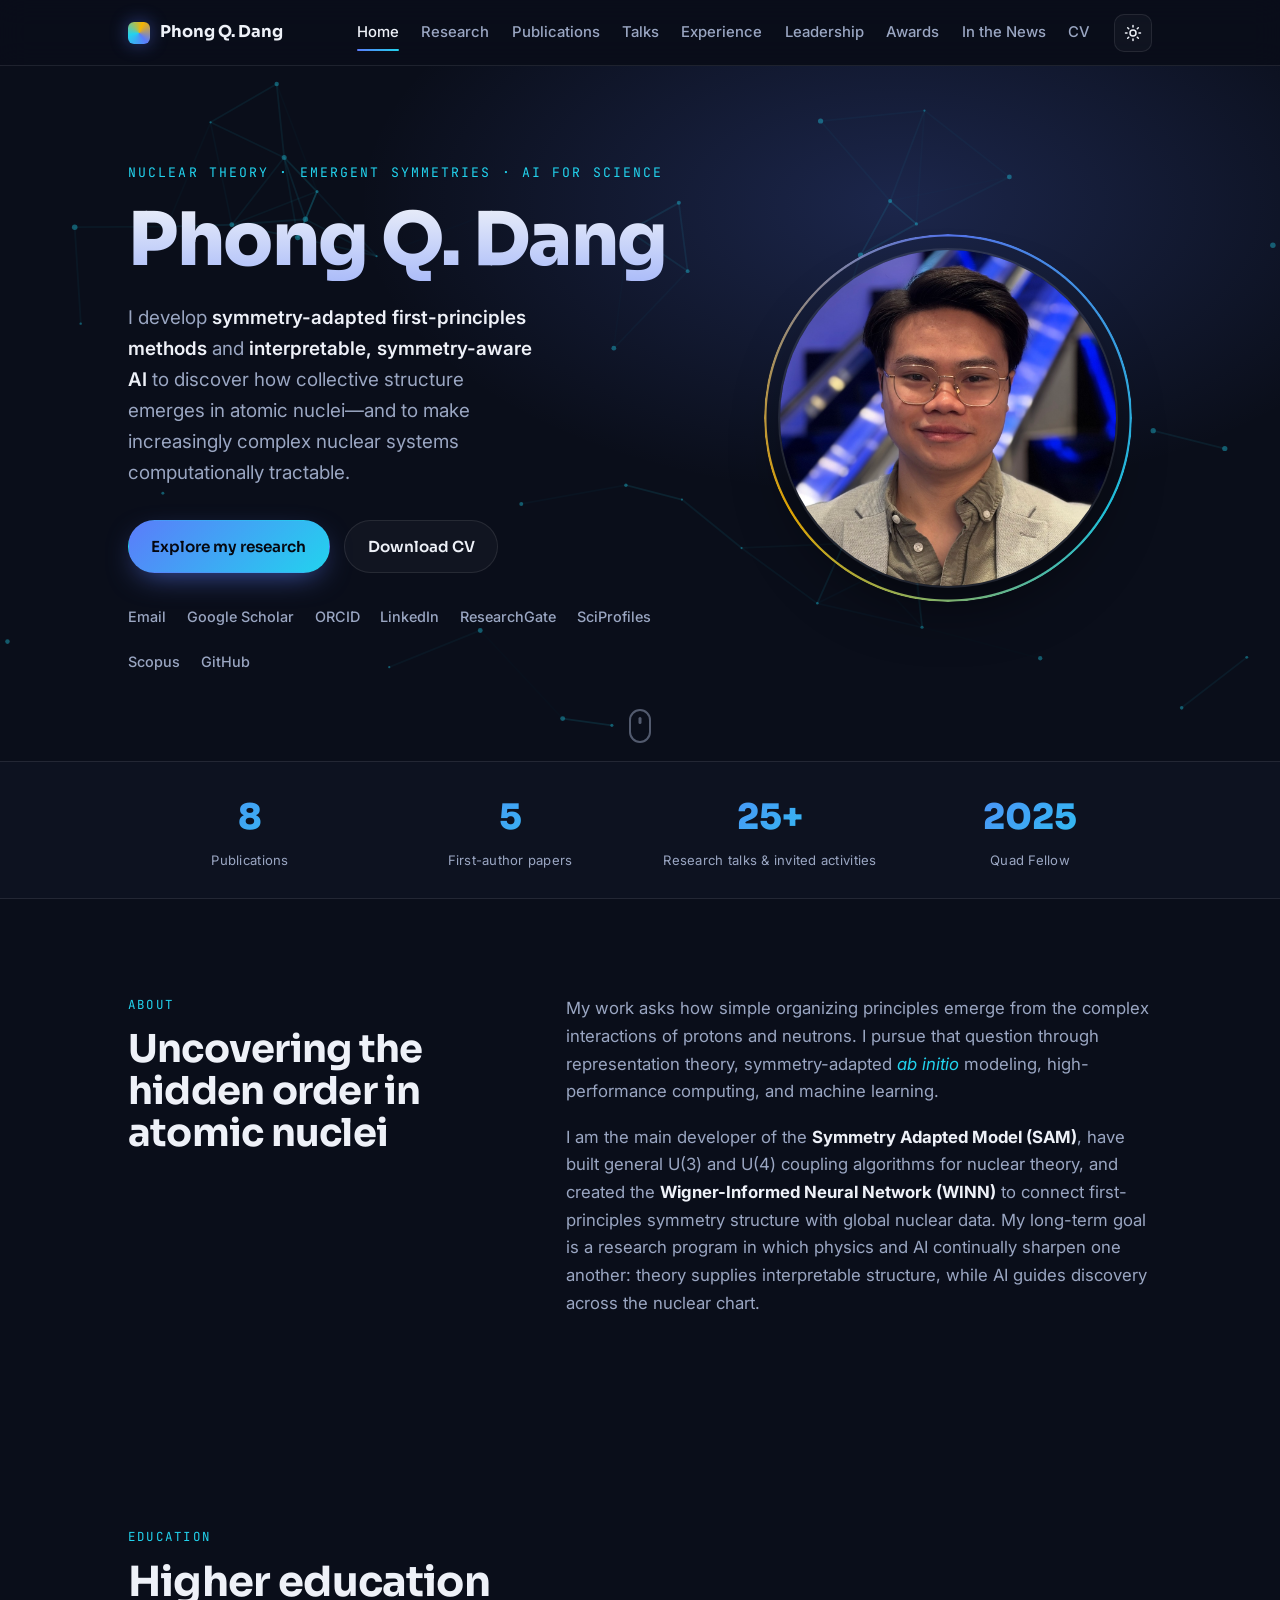
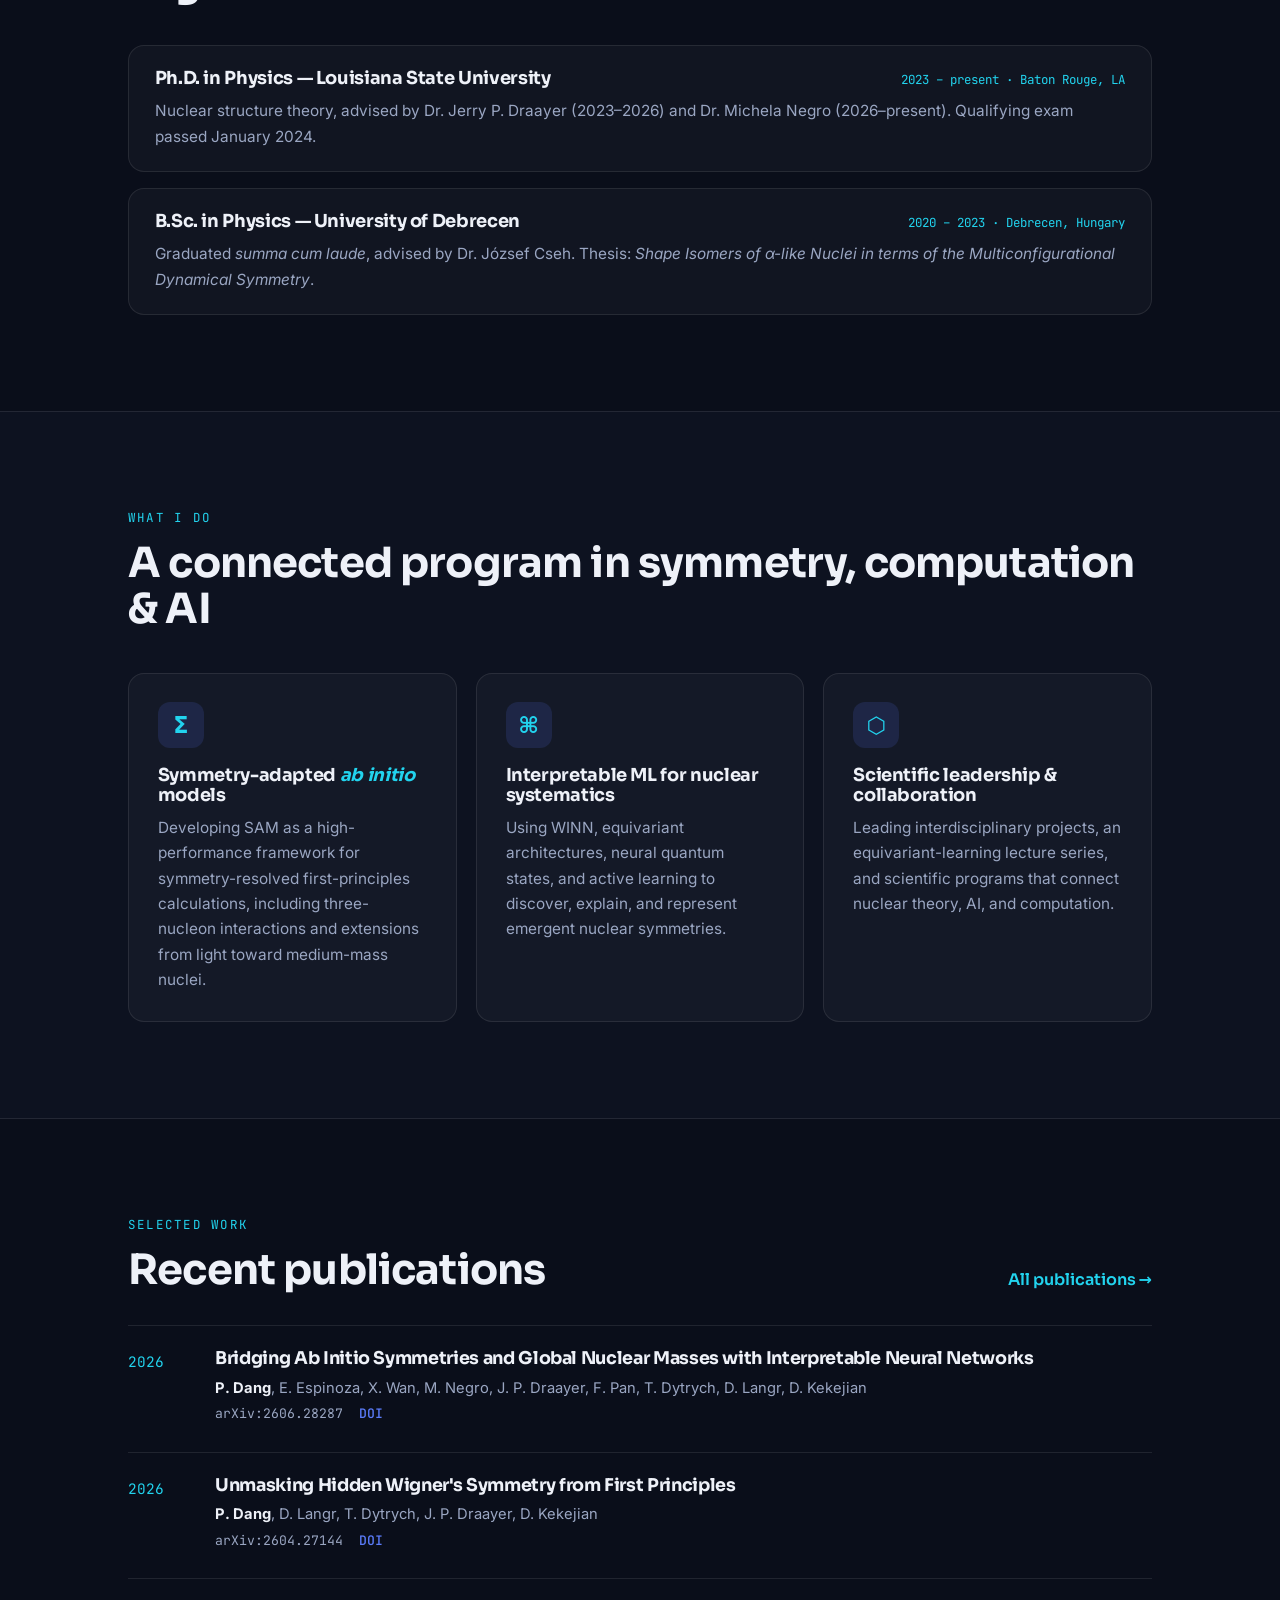
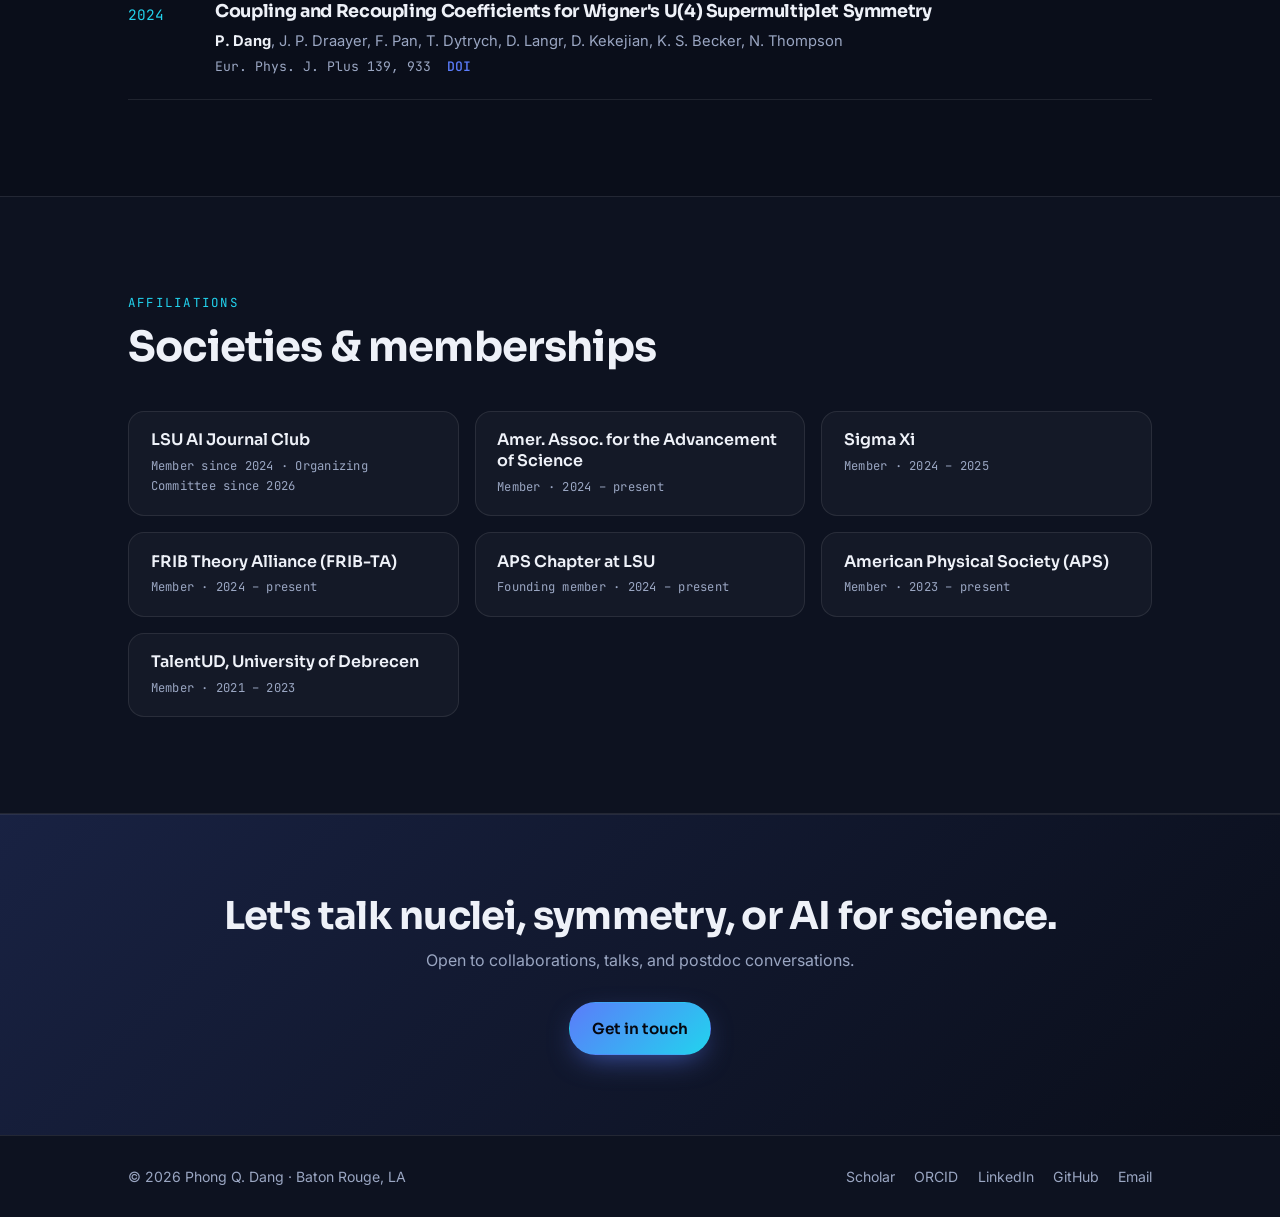
==== index.html @ 32bcd0a4 "Initial commit: personal academic website" ====
<!DOCTYPE html>
<html lang="en" data-theme="dark">
<head>
  <meta charset="UTF-8" />
  <meta name="viewport" content="width=device-width, initial-scale=1.0" />
  <title>Phong Q. Dang — Nuclear Theory, Symmetry &amp; AI</title>
  <meta name="description" content="Phong Q. Dang develops symmetry-adapted first-principles methods and interpretable, symmetry-aware AI for nuclear physics." />
  <link rel="preconnect" href="https://fonts.googleapis.com" />
  <link rel="preconnect" href="https://fonts.gstatic.com" crossorigin />
  <link href="https://fonts.googleapis.com/css2?family=Sora:wght@400;500;600;700;800&amp;family=Inter:wght@400;500;600&amp;family=JetBrains+Mono:wght@400;500&amp;display=swap" rel="stylesheet" />
  <link rel="icon" type="image/svg+xml" href="assets/favicon.svg" />
  <meta name="theme-color" content="#0a0e1a" />
  <meta property="og:type" content="website" />
  <meta property="og:site_name" content="Phong Q. Dang" />
  <meta property="og:title" content="Phong Q. Dang — Nuclear Theory, Symmetry &amp; AI" />
  <meta property="og:description" content="Symmetry-adapted first-principles methods and interpretable, symmetry-aware AI for nuclear physics." />
  <meta property="og:url" content="https://phongdang14.github.io/" />
  <meta property="og:image" content="https://phongdang14.github.io/assets/img/og-image.png" />
  <meta property="og:image:width" content="1200" />
  <meta property="og:image:height" content="630" />
  <meta name="twitter:card" content="summary_large_image" />
  <meta name="twitter:title" content="Phong Q. Dang — Nuclear Theory, Symmetry &amp; AI" />
  <meta name="twitter:description" content="Symmetry-adapted first-principles methods and interpretable, symmetry-aware AI for nuclear physics." />
  <meta name="twitter:image" content="https://phongdang14.github.io/assets/img/og-image.png" />
  <link rel="stylesheet" href="assets/css/style.css" />
</head>
<body>
  <!-- ===== NAV ===== -->
  <header class="nav" id="nav">
    <div class="nav__inner">
      <a href="index.html" class="nav__brand">
        <span class="nav__mark" aria-hidden="true"></span>
        <span>Phong&nbsp;Q.&nbsp;Dang</span>
      </a>
      <nav class="nav__links" aria-label="Primary">
        <a href="index.html" class="is-active">Home</a>
        <a href="research.html">Research</a>
        <a href="publications.html">Publications</a>
        <a href="talks.html">Talks</a>
        <a href="experience.html">Experience</a>
        <a href="leadership.html">Leadership</a>
        <a href="awards.html">Awards</a>
        <a href="news.html">In the News</a>
        <a href="assets/Phong_Dang_CV.pdf" target="_blank" rel="noopener">CV</a>
      </nav>
      <div class="nav__right">
        <button class="theme-toggle" id="themeToggle" aria-label="Toggle light and dark theme">
          <svg class="theme-toggle__sun" viewBox="0 0 24 24" width="18" height="18" fill="none" stroke="currentColor" stroke-width="2" stroke-linecap="round"><circle cx="12" cy="12" r="4"/><path d="M12 2v2M12 20v2M4.9 4.9l1.4 1.4M17.7 17.7l1.4 1.4M2 12h2M20 12h2M4.9 19.1l1.4-1.4M17.7 6.3l1.4-1.4"/></svg>
          <svg class="theme-toggle__moon" viewBox="0 0 24 24" width="18" height="18" fill="none" stroke="currentColor" stroke-width="2" stroke-linecap="round"><path d="M21 12.8A9 9 0 1 1 11.2 3a7 7 0 0 0 9.8 9.8z"/></svg>
        </button>
        <button class="nav__burger" id="burger" aria-label="Open menu"><span></span><span></span><span></span></button>
      </div>
    </div>
  </header>

  <!-- ===== HERO ===== -->
  <section class="hero">
    <canvas class="hero__canvas" id="orbits" aria-hidden="true"></canvas>
    <div class="hero__inner">
      <div class="hero__text">
        <p class="hero__eyebrow">Nuclear Theory · Emergent Symmetries · AI for Science</p>
        <h1 class="hero__title">Phong&nbsp;Q. Dang</h1>
        <p class="hero__lede">
          I develop <strong>symmetry-adapted first-principles methods</strong> and
          <strong>interpretable, symmetry-aware AI</strong> to discover how collective structure
          emerges in atomic nuclei—and to make increasingly complex nuclear systems
          computationally tractable.
        </p>
        <div class="hero__cta">
          <a class="btn btn--primary" href="research.html">Explore my research</a>
          <a class="btn btn--ghost" href="assets/Phong_Dang_CV.pdf" target="_blank" rel="noopener">Download CV</a>
        </div>
        <ul class="hero__links" aria-label="Profiles">
          <li><a href="mailto:pdang5@lsu.edu">Email</a></li>
          <li><a href="https://scholar.google.com/citations?user=sfbEbZEAAAAJ&amp;hl=en" target="_blank" rel="noopener">Google Scholar</a></li>
          <li><a href="https://orcid.org/0009-0002-7066-3988" target="_blank" rel="noopener">ORCID</a></li>
          <li><a href="https://www.linkedin.com/in/phong-dang-b5a795227/" target="_blank" rel="noopener">LinkedIn</a></li>
          <li><a href="https://www.researchgate.net/profile/Phong-Dang-3" target="_blank" rel="noopener">ResearchGate</a></li>
          <li><a href="https://sciprofiles.com/profile/3279853" target="_blank" rel="noopener">SciProfiles</a></li>
          <li><a href="https://www.scopus.com/authid/detail.uri?authorId=58286674400" target="_blank" rel="noopener">Scopus</a></li>
          <li><a href="https://github.com/phongdang14" target="_blank" rel="noopener">GitHub</a></li>
        </ul>
      </div>
      <div class="hero__portrait">
        <div class="portrait__ring" aria-hidden="true"></div>
        <img src="assets/img/headshot.jpg" alt="Portrait of Phong Q. Dang" />
      </div>
    </div>
    <div class="hero__scroll" aria-hidden="true"><span></span></div>
  </section>

  <!-- ===== STATS STRIP ===== -->
  <section class="stats">
    <div class="stats__inner">
      <div class="stat"><span class="stat__num">8</span><span class="stat__label">Publications</span></div>
      <div class="stat"><span class="stat__num">5</span><span class="stat__label">First-author papers</span></div>
      <div class="stat"><span class="stat__num">25+</span><span class="stat__label">Research talks &amp; invited activities</span></div>
      <div class="stat"><span class="stat__num">2025</span><span class="stat__label">Quad Fellow</span></div>
    </div>
  </section>

  <!-- ===== ABOUT ===== -->
  <section class="section" id="about">
    <div class="section__inner about">
      <div class="about__head">
        <p class="kicker">About</p>
        <h2>Uncovering the hidden order in atomic nuclei</h2>
      </div>
      <div class="about__body">
        <p>
          My work asks how simple organizing principles emerge from the complex
          interactions of protons and neutrons. I pursue that question through
          representation theory, symmetry-adapted <em>ab initio</em> modeling,
          high-performance computing, and machine learning.
        </p>
        <p>
          I am the main developer of the <strong>Symmetry Adapted Model (SAM)</strong>,
          have built general U(3) and U(4) coupling algorithms for nuclear theory,
          and created the <strong>Wigner-Informed Neural Network (WINN)</strong> to connect
          first-principles symmetry structure with global nuclear data. My long-term
          goal is a research program in which physics and AI continually sharpen one
          another: theory supplies interpretable structure, while AI guides discovery
          across the nuclear chart.
        </p>
      </div>
    </div>
  </section>

  <!-- ===== EDUCATION ===== -->
  <section class="section" id="education">
    <div class="section__inner">
      <p class="kicker">Education</p>
      <h2 class="section__title">Higher education</h2>
      <div class="projects">
        <article class="project">
          <div class="project__top"><h3>Ph.D. in Physics — Louisiana State University</h3><span class="project__role">2023 – present · Baton Rouge, LA</span></div>
          <p>Nuclear structure theory, advised by Dr. Jerry P. Draayer (2023–2026) and Dr. Michela Negro
             (2026–present). Qualifying exam passed January 2024.</p>
        </article>
        <article class="project">
          <div class="project__top"><h3>B.Sc. in Physics — University of Debrecen</h3><span class="project__role">2020 – 2023 · Debrecen, Hungary</span></div>
          <p>Graduated <em>summa cum laude</em>, advised by Dr. József Cseh. Thesis: <em>Shape Isomers of α-like Nuclei
             in terms of the Multiconfigurational Dynamical Symmetry</em>.</p>
        </article>
      </div>
    </div>
  </section>

  <!-- ===== RESEARCH THREADS ===== -->
  <section class="section section--alt" id="threads">
    <div class="section__inner">
      <p class="kicker">What I do</p>
      <h2 class="section__title">A connected program in symmetry, computation &amp; AI</h2>
      <div class="cards">
        <article class="card">
          <div class="card__glyph">Σ</div>
          <h3>Symmetry-adapted <em>ab initio</em> models</h3>
          <p>Developing SAM as a high-performance framework for symmetry-resolved
             first-principles calculations, including three-nucleon interactions and
             extensions from light toward medium-mass nuclei.</p>
        </article>
        <article class="card">
          <div class="card__glyph">⌘</div>
          <h3>Interpretable ML for nuclear systematics</h3>
          <p>Using WINN, equivariant architectures, neural quantum states, and active
             learning to discover, explain, and represent emergent nuclear symmetries.</p>
        </article>
        <article class="card">
          <div class="card__glyph">⬡</div>
          <h3>Scientific leadership &amp; collaboration</h3>
          <p>Leading interdisciplinary projects, an equivariant-learning lecture series,
             and scientific programs that connect nuclear theory, AI, and computation.</p>
        </article>
      </div>
    </div>
  </section>

  <!-- ===== FEATURED PUBLICATIONS ===== -->
  <section class="section" id="featured-pubs">
    <div class="section__inner">
      <div class="section__head-row">
        <div>
          <p class="kicker">Selected work</p>
          <h2 class="section__title">Recent publications</h2>
        </div>
        <a class="link-more" href="publications.html">All publications →</a>
      </div>
      <ol class="pubs">
        <li class="pub">
          <span class="pub__year">2026</span>
          <div class="pub__body">
            <h3>Bridging Ab Initio Symmetries and Global Nuclear Masses with Interpretable Neural Networks</h3>
            <p class="pub__authors"><strong>P. Dang</strong>, E. Espinoza, X. Wan, M. Negro, J. P. Draayer, F. Pan, T. Dytrych, D. Langr, D. Kekejian</p>
            <p class="pub__venue">arXiv:2606.28287 <a href="https://doi.org/10.48550/arXiv.2606.28287" target="_blank" rel="noopener" class="pub__doi">DOI</a></p>
          </div>
        </li>
        <li class="pub">
          <span class="pub__year">2026</span>
          <div class="pub__body">
            <h3>Unmasking Hidden Wigner's Symmetry from First Principles</h3>
            <p class="pub__authors"><strong>P. Dang</strong>, D. Langr, T. Dytrych, J. P. Draayer, D. Kekejian</p>
            <p class="pub__venue">arXiv:2604.27144 <a href="https://doi.org/10.48550/arXiv.2604.27144" target="_blank" rel="noopener" class="pub__doi">DOI</a></p>
          </div>
        </li>
        <li class="pub">
          <span class="pub__year">2024</span>
          <div class="pub__body">
            <h3>Coupling and Recoupling Coefficients for Wigner's U(4) Supermultiplet Symmetry</h3>
            <p class="pub__authors"><strong>P. Dang</strong>, J. P. Draayer, F. Pan, T. Dytrych, D. Langr, D. Kekejian, K. S. Becker, N. Thompson</p>
            <p class="pub__venue">Eur. Phys. J. Plus 139, 933 <a href="https://link.springer.com/article/10.1140/epjp/s13360-024-05581-6" target="_blank" rel="noopener" class="pub__doi">DOI</a></p>
          </div>
        </li>
      </ol>
    </div>
  </section>

  <!-- ===== AFFILIATIONS ===== -->
  <section class="section section--alt" id="affiliations">
    <div class="section__inner">
      <p class="kicker">Affiliations</p>
      <h2 class="section__title">Societies &amp; memberships</h2>
      <div class="affil-grid">
        <a class="affil" href="https://www.lsu.edu/science/news_events/ai-journal-club.php" target="_blank" rel="noopener">
          <span class="affil__name">LSU AI Journal Club</span>
          <span class="affil__meta">Member since 2024 · Organizing Committee since 2026</span>
        </a>
        <a class="affil" href="https://www.aaas.org" target="_blank" rel="noopener">
          <span class="affil__name">Amer. Assoc. for the Advancement of Science</span>
          <span class="affil__meta">Member · 2024 – present</span>
        </a>
        <a class="affil" href="https://www.sigmaxi.org" target="_blank" rel="noopener">
          <span class="affil__name">Sigma Xi</span>
          <span class="affil__meta">Member · 2024 – 2025</span>
        </a>
        <a class="affil" href="https://fribtheoryalliance.org" target="_blank" rel="noopener">
          <span class="affil__name">FRIB Theory Alliance (FRIB-TA)</span>
          <span class="affil__meta">Member · 2024 – present</span>
        </a>
        <a class="affil" href="https://www.lsu.edu/physics/graduate-programs/aps-chapter/aps-chapter.php" target="_blank" rel="noopener">
          <span class="affil__name">APS Chapter at LSU</span>
          <span class="affil__meta">Founding member · 2024 – present</span>
        </a>
        <a class="affil" href="https://www.aps.org" target="_blank" rel="noopener">
          <span class="affil__name">American Physical Society (APS)</span>
          <span class="affil__meta">Member · 2023 – present</span>
        </a>
        <a class="affil" href="https://detep.unideb.hu/en" target="_blank" rel="noopener">
          <span class="affil__name">TalentUD, University of Debrecen</span>
          <span class="affil__meta">Member · 2021 – 2023</span>
        </a>
      </div>
    </div>
  </section>

  <!-- ===== CTA ===== -->
  <section class="cta-band">
    <div class="cta-band__inner">
      <h2>Let's talk nuclei, symmetry, or AI for science.</h2>
      <p>Open to collaborations, talks, and postdoc conversations.</p>
      <a class="btn btn--primary" href="mailto:pdang5@lsu.edu">Get in touch</a>
    </div>
  </section>

  <!-- ===== FOOTER ===== -->
  <footer class="footer">
    <div class="footer__inner">
      <p>© <span class="year"></span> Phong Q. Dang · Baton Rouge, LA</p>
      <nav class="footer__links" aria-label="Footer">
        <a href="https://scholar.google.com/citations?user=sfbEbZEAAAAJ&amp;hl=en" target="_blank" rel="noopener">Scholar</a>
        <a href="https://orcid.org/0009-0002-7066-3988" target="_blank" rel="noopener">ORCID</a>
        <a href="https://www.linkedin.com/in/phong-dang-b5a795227/" target="_blank" rel="noopener">LinkedIn</a>
        <a href="https://github.com/phongdang14" target="_blank" rel="noopener">GitHub</a>
        <a href="mailto:pdang5@lsu.edu">Email</a>
      </nav>
    </div>
  </footer>

  <script src="assets/js/main.js"></script>
</body>
</html>
---- assets/css/style.css ----
/* ============================================================
   Phong Q. Dang — personal site
   Design: "scientific × tech" · dark-first with light toggle
   ============================================================ */

/* ---------- Tokens ---------- */
:root {
  --font-display: "Sora", system-ui, sans-serif;
  --font-body: "Inter", system-ui, sans-serif;
  --font-mono: "JetBrains Mono", ui-monospace, monospace;

  --accent: #5b7cfa;      /* electric indigo */
  --accent-2: #22d3ee;    /* cyan */
  --gold: #f5b301;        /* warm highlight */

  --max: 1120px;
  --pad: clamp(1.25rem, 5vw, 3rem);
  --radius: 16px;
  --ease: cubic-bezier(.2, .7, .2, 1);
}

/* Dark (default) */
[data-theme="dark"] {
  --bg: #0a0e1a;
  --bg-elev: #111726;
  --bg-alt: #0d1220;
  --line: rgba(255,255,255,.09);
  --text: #eef1f8;
  --muted: #9aa6c2;
  --card: rgba(255,255,255,.03);
  --glow: radial-gradient(60% 60% at 70% 20%, rgba(91,124,250,.22), transparent 70%);
}

/* Light */
[data-theme="light"] {
  --accent: #3157d5;
  --accent-2: #006f86;
  --gold: #8a5a00;
  --bg: #f8fafc;
  --bg-elev: #ffffff;
  --bg-alt: #edf2f8;
  --line: rgba(15,23,42,.18);
  --text: #0b1220;
  --muted: #3f4b5f;
  --card: #ffffff;
  --glow: radial-gradient(60% 60% at 70% 20%, rgba(49,87,213,.14), transparent 70%);
}

/* ---------- Reset ---------- */
*, *::before, *::after { box-sizing: border-box; margin: 0; padding: 0; }
html { scroll-behavior: smooth; -webkit-text-size-adjust: 100%; }
body {
  font-family: var(--font-body);
  background: var(--bg);
  color: var(--text);
  line-height: 1.65;
  -webkit-font-smoothing: antialiased;
  overflow-x: hidden;
  transition: background .4s var(--ease), color .4s var(--ease);
}
img { max-width: 100%; display: block; }
a { color: inherit; text-decoration: none; }
h1, h2, h3 { font-family: var(--font-display); line-height: 1.1; letter-spacing: -.02em; }

.kicker {
  font-family: var(--font-mono);
  font-size: .78rem;
  letter-spacing: .18em;
  text-transform: uppercase;
  color: var(--accent-2);
  margin-bottom: .75rem;
}

/* ---------- Nav ---------- */
.nav {
  position: sticky; top: 0; z-index: 50;
  backdrop-filter: blur(14px);
  background: color-mix(in srgb, var(--bg) 78%, transparent);
  border-bottom: 1px solid var(--line);
}
.nav__inner {
  max-width: var(--max); margin: 0 auto;
  padding: .85rem var(--pad);
  display: flex; align-items: center; gap: 1.5rem;
}
.nav__brand {
  display: flex; align-items: center; gap: .6rem;
  font-family: var(--font-display); font-weight: 700; font-size: 1.02rem;
}
.nav__mark {
  width: 22px; height: 22px; border-radius: 6px;
  background: conic-gradient(from 140deg, var(--accent), var(--accent-2), var(--gold), var(--accent));
  box-shadow: 0 0 18px rgba(91,124,250,.45);
}
.nav__links { display: flex; gap: 1.4rem; margin-left: auto; font-weight: 500; font-size: .93rem; }
.nav__links a { color: var(--muted); transition: color .2s; position: relative; }
.nav__links a:hover, .nav__links a.is-active { color: var(--text); }
.nav__links a.is-active::after {
  content: ""; position: absolute; left: 0; bottom: -6px; width: 100%; height: 2px;
  background: linear-gradient(90deg, var(--accent), var(--accent-2)); border-radius: 2px;
}
.nav__right { display: flex; align-items: center; gap: .6rem; }
.theme-toggle {
  display: grid; place-items: center;
  width: 38px; height: 38px; border-radius: 10px;
  background: var(--card); border: 1px solid var(--line); color: var(--text);
  cursor: pointer; transition: border-color .2s, transform .2s;
}
.theme-toggle:hover { border-color: var(--accent); transform: translateY(-1px); }
.theme-toggle__moon { display: none; }
[data-theme="light"] .theme-toggle__sun { display: none; }
[data-theme="light"] .theme-toggle__moon { display: block; }
.nav__burger { display: none; flex-direction: column; gap: 4px; background: none; border: 0; cursor: pointer; padding: 8px; }
.nav__burger span { width: 22px; height: 2px; background: var(--text); border-radius: 2px; transition: .3s; }

/* ---------- Buttons ---------- */
.btn {
  display: inline-flex; align-items: center; gap: .5rem;
  padding: .8rem 1.4rem; border-radius: 999px;
  font-family: var(--font-display); font-weight: 600; font-size: .95rem;
  transition: transform .2s var(--ease), box-shadow .2s, background .2s, border-color .2s;
  border: 1px solid transparent; cursor: pointer;
}
.btn--primary {
  background: linear-gradient(135deg, var(--accent), var(--accent-2));
  color: #05070f; box-shadow: 0 10px 30px -10px rgba(91,124,250,.7);
}
[data-theme="light"] .btn--primary { color: #ffffff; }
.btn--primary:hover { transform: translateY(-2px); box-shadow: 0 16px 40px -12px rgba(91,124,250,.9); }
.btn--ghost { border-color: var(--line); color: var(--text); background: var(--card); }
.btn--ghost:hover { border-color: var(--accent); transform: translateY(-2px); }

/* ---------- Hero ---------- */
.hero { position: relative; overflow: hidden; }
.hero::before { content: ""; position: absolute; inset: 0; background: var(--glow); pointer-events: none; }
.hero__canvas { position: absolute; inset: 0; width: 100%; height: 100%; z-index: 0; opacity: .7; }
.hero__inner {
  position: relative; z-index: 1;
  max-width: var(--max); margin: 0 auto;
  padding: clamp(3rem, 9vw, 6rem) var(--pad) clamp(3.5rem, 8vw, 5.5rem);
  display: grid; grid-template-columns: 1.15fr .85fr; gap: clamp(2rem, 5vw, 4rem);
  align-items: center;
}
.hero__eyebrow {
  font-family: var(--font-mono); font-size: .82rem; letter-spacing: .16em;
  text-transform: uppercase; color: var(--accent-2); margin-bottom: 1rem;
}
.hero__title {
  font-size: clamp(2.8rem, 7vw, 4.6rem); font-weight: 800;
  background: linear-gradient(180deg, var(--text), color-mix(in srgb, var(--text) 55%, var(--accent)));
  -webkit-background-clip: text; background-clip: text; -webkit-text-fill-color: transparent;
}
.hero__lede { color: var(--muted); font-size: clamp(1.02rem, 1.5vw, 1.18rem); margin: 1.3rem 0 2rem; max-width: 34ch; }
.hero__lede strong { color: var(--text); font-weight: 600; }
.hero__cta { display: flex; flex-wrap: wrap; gap: .9rem; margin-bottom: 2rem; }
.hero__links { list-style: none; display: flex; flex-wrap: wrap; gap: 1.3rem; font-size: .9rem; }
.hero__links a { color: var(--muted); font-weight: 500; position: relative; transition: color .2s; }
.hero__links a::after { content: ""; position: absolute; left: 0; bottom: -3px; width: 0; height: 1.5px; background: var(--accent-2); transition: width .25s; }
.hero__links a:hover { color: var(--text); }
.hero__links a:hover::after { width: 100%; }

.hero__portrait { position: relative; justify-self: center; width: min(340px, 80vw); aspect-ratio: 1; }
.hero__portrait img {
  width: 100%; height: 100%; object-fit: cover; border-radius: 50%;
  border: 2px solid var(--line);
  box-shadow: 0 30px 60px -20px rgba(0,0,0,.6);
}
.portrait__ring {
  position: absolute; inset: -14px; border-radius: 50%;
  background: conic-gradient(from 0deg, var(--accent), var(--accent-2), var(--gold), var(--accent));
  -webkit-mask: radial-gradient(farthest-side, transparent calc(100% - 3px), #000 calc(100% - 2px));
          mask: radial-gradient(farthest-side, transparent calc(100% - 3px), #000 calc(100% - 2px));
  animation: spin 14s linear infinite; opacity: .9;
}
@keyframes spin { to { transform: rotate(360deg); } }

.hero__scroll { position: absolute; bottom: 18px; left: 50%; transform: translateX(-50%); z-index: 1; }
.hero__scroll span { display: block; width: 22px; height: 34px; border: 2px solid var(--muted); border-radius: 12px; position: relative; opacity: .5; }
.hero__scroll span::after { content: ""; position: absolute; top: 6px; left: 50%; width: 3px; height: 7px; background: var(--muted); border-radius: 2px; transform: translateX(-50%); animation: scroll 1.6s infinite; }
@keyframes scroll { 0%{opacity:1;top:6px} 70%{opacity:0;top:16px} 100%{opacity:0} }

/* ---------- Stats ---------- */
.stats { border-top: 1px solid var(--line); border-bottom: 1px solid var(--line); background: var(--bg-alt); }
.stats__inner { max-width: var(--max); margin: 0 auto; padding: 1.6rem var(--pad); display: grid; grid-template-columns: repeat(4, 1fr); gap: 1rem; }
.stat { text-align: center; }
.stat__num { display: block; font-family: var(--font-display); font-weight: 800; font-size: clamp(1.6rem, 3vw, 2.2rem);
  background: linear-gradient(135deg, var(--accent), var(--accent-2)); -webkit-background-clip: text; background-clip: text; -webkit-text-fill-color: transparent; }
.stat__label { font-size: .82rem; color: var(--muted); letter-spacing: .02em; }

/* ---------- Sections ---------- */
.section { padding: clamp(3.5rem, 8vw, 6rem) 0; }
.section--alt { background: var(--bg-alt); border-top: 1px solid var(--line); border-bottom: 1px solid var(--line); }
.section__inner { max-width: var(--max); margin: 0 auto; padding: 0 var(--pad); }
.section__title { font-size: clamp(1.8rem, 4vw, 2.6rem); margin-bottom: 2.5rem; }
.section__head-row { display: flex; align-items: flex-end; justify-content: space-between; gap: 1rem; flex-wrap: wrap; margin-bottom: 2rem; }
.section__head-row .section__title { margin-bottom: 0; }
.section__intro { max-width: 72ch; color: var(--muted); font-size: 1.02rem; margin: -1.25rem 0 2rem; }
.link-more { color: var(--accent-2); font-weight: 600; font-family: var(--font-display); white-space: nowrap; }
.link-more:hover { text-decoration: underline; }

/* About */
.about { display: grid; grid-template-columns: .8fr 1.2fr; gap: clamp(1.5rem, 4vw, 3rem); }
.about__head h2 { font-size: clamp(1.7rem, 3.5vw, 2.4rem); }
.about__body p { color: var(--muted); margin-bottom: 1.1rem; font-size: 1.05rem; }
.about__body strong { color: var(--text); }
.about__body em { color: var(--accent-2); font-style: italic; }

/* Cards */
.cards { display: grid; grid-template-columns: repeat(3, 1fr); gap: 1.2rem; }
.card {
  background: var(--card); border: 1px solid var(--line); border-radius: var(--radius);
  padding: 1.8rem; transition: transform .25s var(--ease), border-color .25s;
}
.card:hover { transform: translateY(-4px); border-color: color-mix(in srgb, var(--accent) 55%, var(--line)); }
.card__glyph {
  width: 46px; height: 46px; border-radius: 12px; display: grid; place-items: center;
  font-family: var(--font-display); font-size: 1.4rem; font-weight: 700; color: var(--accent-2);
  background: color-mix(in srgb, var(--accent) 14%, transparent); margin-bottom: 1.1rem;
}
.card h3 { font-size: 1.12rem; margin-bottom: .6rem; }
.card h3 em { color: var(--accent-2); font-style: italic; }
.card p { color: var(--muted); font-size: .96rem; }

/* Publications */
.pubs { list-style: none; display: grid; gap: .4rem; }
.pub { display: grid; grid-template-columns: 68px 1fr; gap: 1.2rem; padding: 1.3rem 0; border-top: 1px solid var(--line); }
.pub:last-child { border-bottom: 1px solid var(--line); }
.pub__year { font-family: var(--font-mono); color: var(--accent-2); font-size: .9rem; padding-top: .2rem; }
.pub__body h3 { font-size: 1.1rem; margin-bottom: .35rem; line-height: 1.3; }
.pub__authors { color: var(--muted); font-size: .92rem; margin-bottom: .2rem; }
.pub__authors strong { color: var(--text); }
.pub__venue { font-family: var(--font-mono); font-size: .82rem; color: var(--muted); }
.pub__note { color: var(--muted); font-size: .92rem; line-height: 1.55; margin-top: .55rem; max-width: 76ch; }
.pub--featured { padding-left: 1rem; padding-right: 1rem; border-left: 3px solid var(--accent); background: linear-gradient(90deg, color-mix(in srgb, var(--accent) 8%, transparent), transparent 72%); }
.pub__doi { color: var(--accent); margin-left: .5rem; font-weight: 500; }
.pub__doi:hover { text-decoration: underline; }

/* CTA band */
.cta-band { background: linear-gradient(135deg, color-mix(in srgb, var(--accent) 18%, var(--bg)), var(--bg)); border-top: 1px solid var(--line); }
.cta-band__inner { max-width: var(--max); margin: 0 auto; padding: clamp(3rem,7vw,5rem) var(--pad); text-align: center; }
.cta-band__inner h2 { font-size: clamp(1.6rem, 3.5vw, 2.4rem); margin-bottom: .6rem; }
.cta-band__inner p { color: var(--muted); margin-bottom: 1.8rem; }

/* Footer */
.footer { border-top: 1px solid var(--line); background: var(--bg-alt); }
.footer__inner { max-width: var(--max); margin: 0 auto; padding: 1.8rem var(--pad); display: flex; justify-content: space-between; align-items: center; gap: 1rem; flex-wrap: wrap; }
.footer p { color: var(--muted); font-size: .88rem; }
.footer__links { display: flex; gap: 1.2rem; font-size: .88rem; }
.footer__links a { color: var(--muted); transition: color .2s; }
.footer__links a:hover { color: var(--text); }

/* ============================================================
   Sub-page components
   ============================================================ */

/* Page header (compact hero for interior pages) */
.page-head { position: relative; overflow: hidden; border-bottom: 1px solid var(--line); }
.page-head::before { content: ""; position: absolute; inset: 0; background: var(--glow); pointer-events: none; }
.page-head__inner { position: relative; max-width: var(--max); margin: 0 auto; padding: clamp(3rem, 7vw, 5rem) var(--pad) clamp(2.2rem, 5vw, 3.2rem); }
.page-head h1 { font-size: clamp(2.2rem, 5.5vw, 3.6rem); font-weight: 800;
  background: linear-gradient(180deg, var(--text), color-mix(in srgb, var(--text) 55%, var(--accent)));
  -webkit-background-clip: text; background-clip: text; -webkit-text-fill-color: transparent; }
.page-head__lede { color: var(--muted); font-size: clamp(1.02rem, 1.5vw, 1.15rem); max-width: 62ch; margin-top: 1rem; }
.page-head__lede a { color: var(--accent-2); }
.page-head__lede a:hover { text-decoration: underline; }
.page-meta { display: flex; flex-wrap: wrap; gap: .55rem; margin-top: 1.35rem; }
.page-meta span { display: inline-flex; align-items: center; min-height: 30px; padding: .32rem .72rem; border: 1px solid var(--line); border-radius: 999px; background: color-mix(in srgb, var(--card) 78%, transparent); color: var(--muted); font-family: var(--font-mono); font-size: .72rem; letter-spacing: .025em; }

/* Prose */
.prose { max-width: 68ch; }
.prose p { color: var(--muted); margin-bottom: 1.15rem; font-size: 1.06rem; }
.prose strong { color: var(--text); }
.prose em { color: var(--accent-2); font-style: italic; }

/* Year group heading */
.year-head { font-family: var(--font-mono); font-size: 1rem; letter-spacing: .1em; color: var(--accent-2);
  padding: .4rem 0; margin-top: 2.4rem; border-bottom: 1px solid var(--line); }
.year-head:first-child { margin-top: 0; }

/* Publications (grouped, no year column) */
.pubs--list .pub { grid-template-columns: 26px 1fr; gap: 1rem; align-items: start; }
.pub__idx { font-family: var(--font-mono); font-size: .8rem; color: var(--muted); padding-top: .25rem; }
.pub__links { margin-top: .4rem; display: flex; flex-wrap: wrap; gap: .5rem; }
.badge { display: inline-flex; align-items: center; font-family: var(--font-mono); font-size: .72rem;
  letter-spacing: .05em; padding: .22rem .55rem; border-radius: 6px; border: 1px solid var(--line); color: var(--muted); }
.badge--link { color: var(--accent); border-color: color-mix(in srgb, var(--accent) 45%, var(--line)); transition: background .2s, color .2s; }
.badge--link:hover { background: color-mix(in srgb, var(--accent) 16%, transparent); color: var(--text); }
.badge--talk { color: var(--accent-2); border-color: color-mix(in srgb, var(--accent-2) 40%, var(--line)); }
.badge--invited { color: var(--gold); border-color: color-mix(in srgb, var(--gold) 45%, var(--line)); }
.badge--poster { color: var(--muted); }

/* Talks */
.talks { list-style: none; display: grid; gap: .3rem; }
.talk { display: grid; grid-template-columns: 96px 1fr; gap: 1.2rem; padding: 1.25rem 0; border-top: 1px solid var(--line); }
.talks .talk:last-child { border-bottom: 1px solid var(--line); }
.talk__date { font-family: var(--font-mono); font-size: .82rem; color: var(--muted); padding-top: .2rem; }
.talk__title { font-family: var(--font-display); font-weight: 600; font-size: 1.05rem; line-height: 1.35; margin-bottom: .3rem; }
.talk__meta { color: var(--muted); font-size: .92rem; margin-bottom: .5rem; }
.talk__meta strong { color: var(--text); font-weight: 600; }
.talk__tags { display: flex; flex-wrap: wrap; gap: .5rem; }

/* Projects (research page) */
.projects { display: grid; gap: 1rem; margin-top: 1.5rem; }
.project { border: 1px solid var(--line); border-radius: var(--radius); padding: 1.4rem 1.6rem; background: var(--card);
  transition: border-color .25s, transform .25s; }
.project:hover { border-color: color-mix(in srgb, var(--accent) 50%, var(--line)); transform: translateY(-3px); }
.project--featured { border-color: color-mix(in srgb, var(--accent) 45%, var(--line)); background: linear-gradient(135deg, color-mix(in srgb, var(--accent) 9%, var(--card)), var(--card) 72%); }
.project__top { display: flex; justify-content: space-between; gap: 1rem; flex-wrap: wrap; align-items: baseline; }
.project h3 { font-size: 1.12rem; }
.project__role { font-family: var(--font-mono); font-size: .78rem; color: var(--accent-2); white-space: nowrap; }
.project p { color: var(--muted); font-size: .96rem; margin-top: .5rem; }

/* News */
.news-grid { display: grid; grid-template-columns: repeat(2, 1fr); gap: 1.1rem; }
.news-card { display: flex; flex-direction: column; gap: .7rem; border: 1px solid var(--line); border-radius: var(--radius);
  padding: 1.5rem; background: var(--card); transition: border-color .25s, transform .25s; }
.news-card:hover { border-color: color-mix(in srgb, var(--accent) 50%, var(--line)); transform: translateY(-3px); }
.news-card__top { display: flex; justify-content: space-between; align-items: center; gap: .8rem; }
.news-card__src { font-family: var(--font-mono); font-size: .74rem; letter-spacing: .06em; text-transform: uppercase; color: var(--accent-2); }
.news-card__date { font-family: var(--font-mono); font-size: .74rem; color: var(--muted); }
.news-card__title { font-family: var(--font-display); font-weight: 600; font-size: 1.08rem; line-height: 1.35; }
.news-card__cta { margin-top: auto; font-size: .86rem; color: var(--accent); font-weight: 600; }
.news-card:hover .news-card__cta { text-decoration: underline; }
.news-card--feature { grid-column: 1 / -1; background: linear-gradient(135deg, color-mix(in srgb, var(--accent) 14%, var(--card)), var(--card)); }

/* Experience bullets */
.exp-bullets { margin: .8rem 0 0; padding-left: 1.15rem; }
.exp-bullets li { color: var(--muted); font-size: .95rem; margin-bottom: .4rem; line-height: 1.55; }
.exp-bullets li::marker { color: var(--accent-2); }
.exp-bullets strong { color: var(--text); font-weight: 600; }
.exp-bullets em { color: var(--accent-2); font-style: italic; }

/* Teaching course chips */
.courses { display: grid; grid-template-columns: repeat(2, 1fr); gap: 1rem; margin-top: 1.5rem; }
.course { border: 1px solid var(--line); border-radius: var(--radius); padding: 1.2rem 1.4rem; background: var(--card); }
.course__code { font-family: var(--font-mono); font-size: .78rem; color: var(--accent-2); letter-spacing: .05em; }
.course__name { font-family: var(--font-display); font-weight: 600; font-size: 1.05rem; margin: .25rem 0 .3rem; }
.course__note { color: var(--muted); font-size: .9rem; }

/* Affiliations (text-based, no logos) */
.affil-grid { display: grid; grid-template-columns: repeat(3, 1fr); gap: 1rem; }
.affil { display: flex; flex-direction: column; gap: .3rem; background: var(--card); border: 1px solid var(--line);
  border-radius: var(--radius); padding: 1.15rem 1.35rem; transition: border-color .2s, transform .2s; }
.affil:hover { border-color: color-mix(in srgb, var(--accent) 50%, var(--line)); transform: translateY(-3px); }
.affil__name { font-family: var(--font-display); font-weight: 600; font-size: 1rem; line-height: 1.3; }
.affil__meta { font-family: var(--font-mono); font-size: .76rem; color: var(--muted); letter-spacing: .02em; }

/* ---------- Responsive ---------- */
/* Nav collapses to a menu earlier (9 items) than the layout breakpoint */
@media (max-width: 1080px) {
  .nav__links { position: fixed; inset: 61px 0 auto 0; flex-direction: column; gap: 0;
    background: var(--bg-elev); border-bottom: 1px solid var(--line); padding: .5rem var(--pad) 1.2rem;
    transform: translateY(-120%); transition: transform .35s var(--ease); margin-left: 0; }
  .nav__links.open { transform: translateY(0); }
  .nav__links a { padding: .8rem 0; border-bottom: 1px solid var(--line); }
  .nav__links a.is-active::after { display: none; }
  .nav__burger { display: flex; }
}
@media (max-width: 860px) {
  .hero__inner { grid-template-columns: 1fr; text-align: center; }
  .hero__lede { max-width: none; }
  .hero__cta, .hero__links { justify-content: center; }
  .hero__portrait { grid-row: 1; margin-bottom: 1rem; width: min(240px, 60vw); }
  .about { grid-template-columns: 1fr; }
  .cards { grid-template-columns: 1fr; }
  .stats__inner { grid-template-columns: repeat(2, 1fr); gap: 1.4rem; }
  .news-grid { grid-template-columns: 1fr; }
  .affil-grid { grid-template-columns: 1fr 1fr; }
  .talk { grid-template-columns: 1fr; gap: .4rem; }
  .talk__date { padding-top: 0; }
}
@media (prefers-reduced-motion: reduce) {
  .portrait__ring, .hero__scroll span::after { animation: none; }
  html { scroll-behavior: auto; }
}
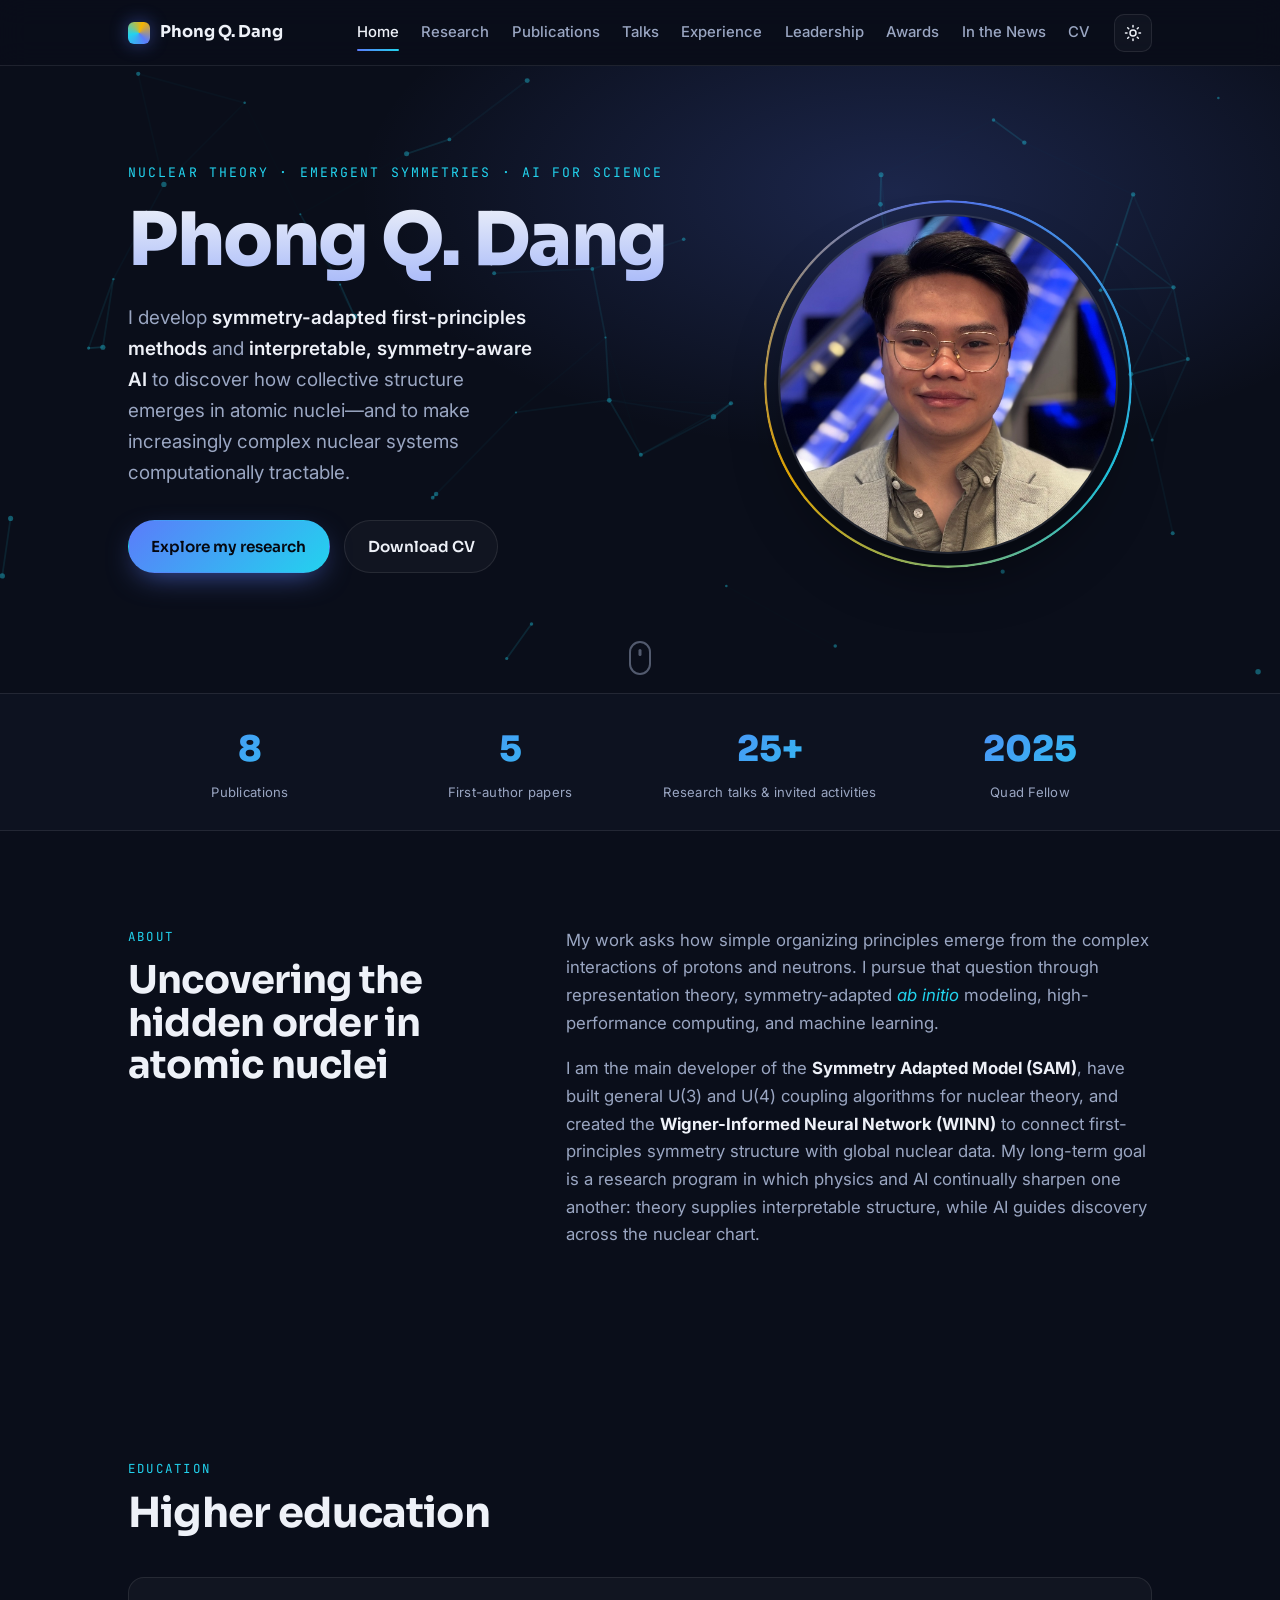
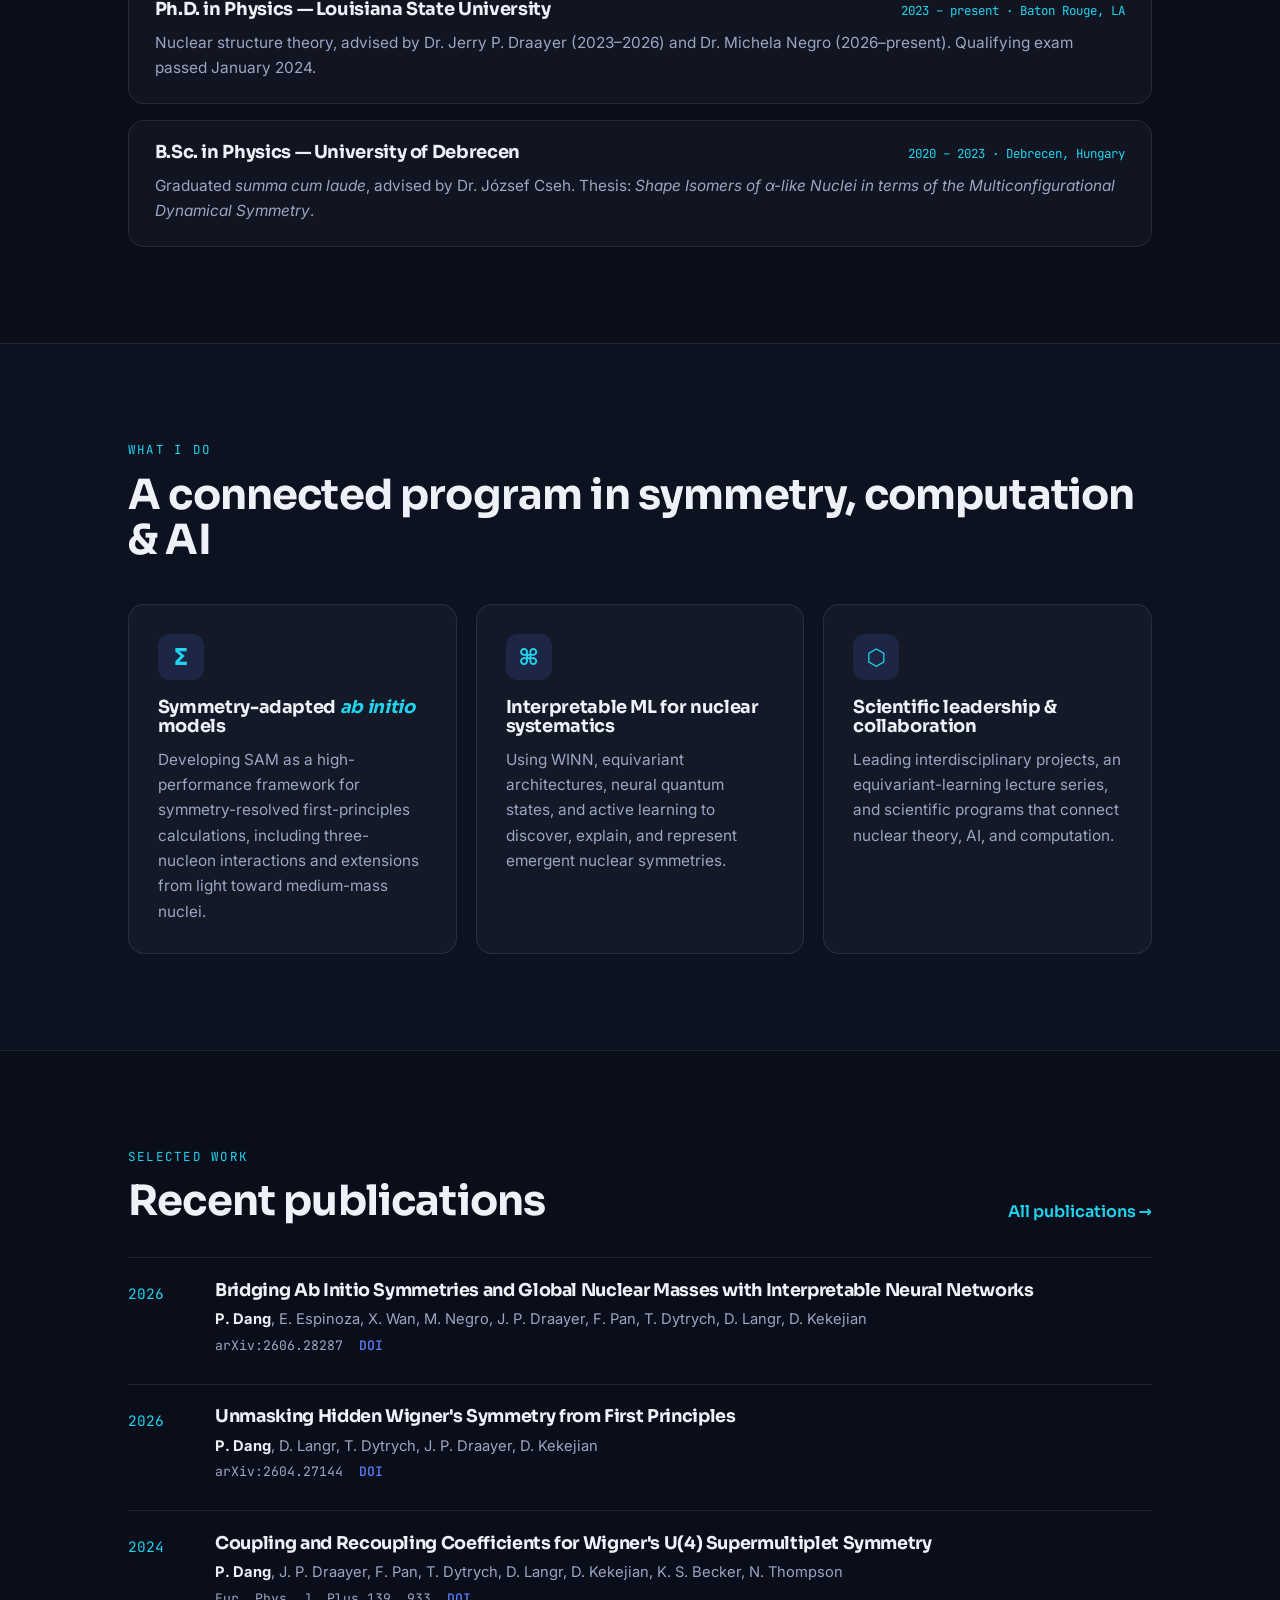
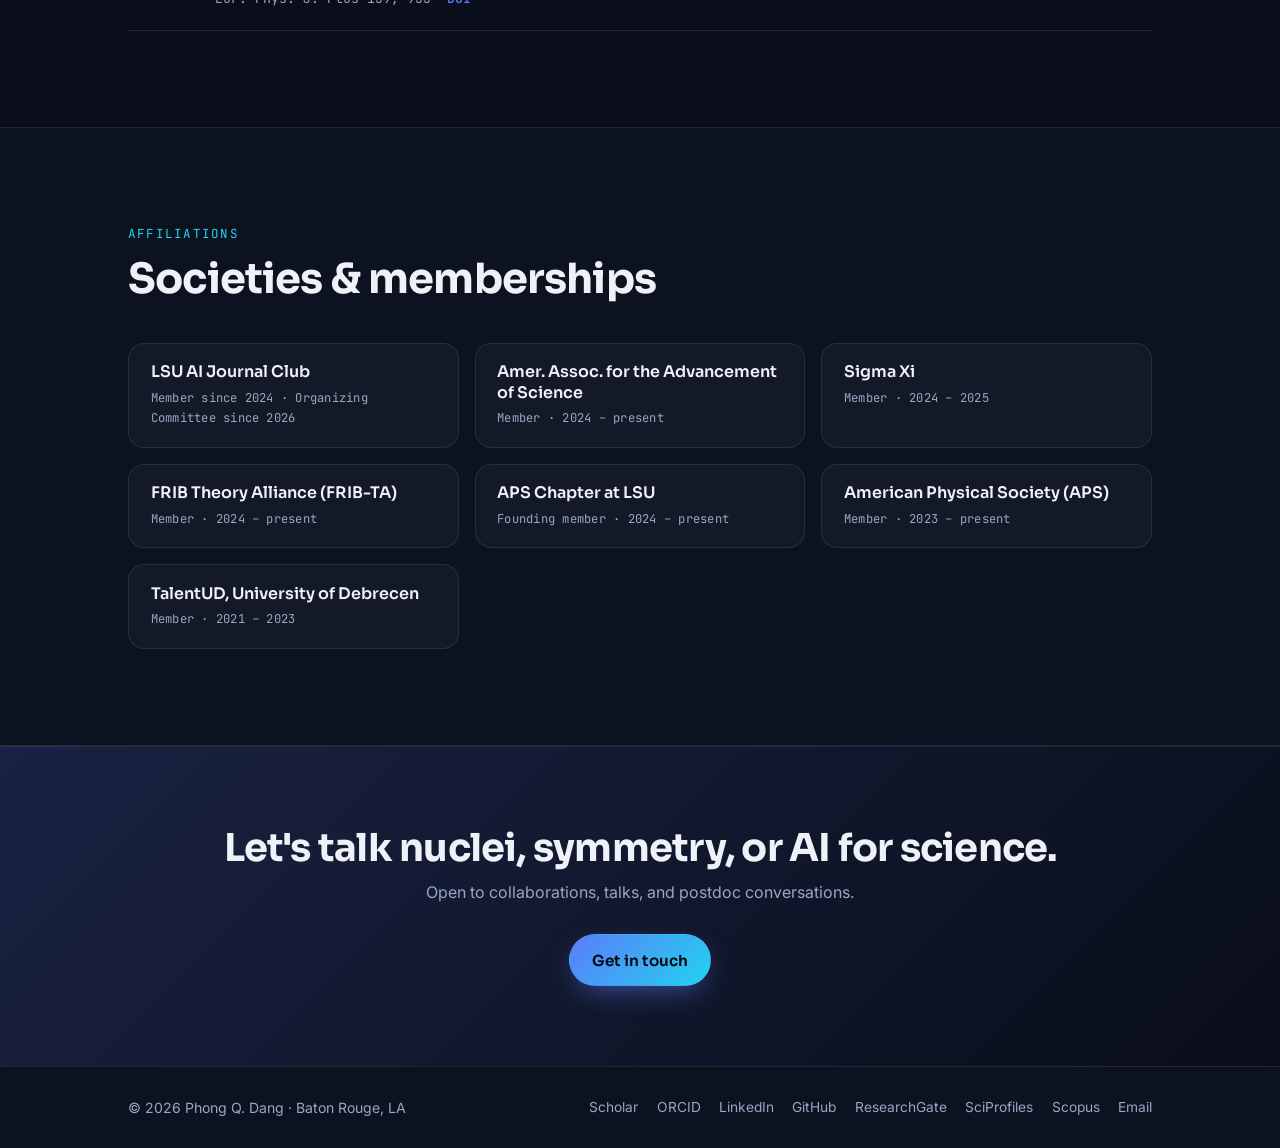
==== commit 7b9b93d7: "Polish fellowship website and add Scholar metrics" ====
--- a/index.html
+++ b/index.html
@@ -70,16 +70,6 @@
           <a class="btn btn--primary" href="research.html">Explore my research</a>
           <a class="btn btn--ghost" href="assets/Phong_Dang_CV.pdf" target="_blank" rel="noopener">Download CV</a>
         </div>
-        <ul class="hero__links" aria-label="Profiles">
-          <li><a href="mailto:pdang5@lsu.edu">Email</a></li>
-          <li><a href="https://scholar.google.com/citations?user=sfbEbZEAAAAJ&amp;hl=en" target="_blank" rel="noopener">Google Scholar</a></li>
-          <li><a href="https://orcid.org/0009-0002-7066-3988" target="_blank" rel="noopener">ORCID</a></li>
-          <li><a href="https://www.linkedin.com/in/phong-dang-b5a795227/" target="_blank" rel="noopener">LinkedIn</a></li>
-          <li><a href="https://www.researchgate.net/profile/Phong-Dang-3" target="_blank" rel="noopener">ResearchGate</a></li>
-          <li><a href="https://sciprofiles.com/profile/3279853" target="_blank" rel="noopener">SciProfiles</a></li>
-          <li><a href="https://www.scopus.com/authid/detail.uri?authorId=58286674400" target="_blank" rel="noopener">Scopus</a></li>
-          <li><a href="https://github.com/phongdang14" target="_blank" rel="noopener">GitHub</a></li>
-        </ul>
       </div>
       <div class="hero__portrait">
         <div class="portrait__ring" aria-hidden="true"></div>
@@ -270,6 +260,9 @@
         <a href="https://orcid.org/0009-0002-7066-3988" target="_blank" rel="noopener">ORCID</a>
         <a href="https://www.linkedin.com/in/phong-dang-b5a795227/" target="_blank" rel="noopener">LinkedIn</a>
         <a href="https://github.com/phongdang14" target="_blank" rel="noopener">GitHub</a>
+        <a href="https://www.researchgate.net/profile/Phong-Dang-3" target="_blank" rel="noopener">ResearchGate</a>
+        <a href="https://sciprofiles.com/profile/3279853" target="_blank" rel="noopener">SciProfiles</a>
+        <a href="https://www.scopus.com/authid/detail.uri?authorId=58286674400" target="_blank" rel="noopener">Scopus</a>
         <a href="mailto:pdang5@lsu.edu">Email</a>
       </nav>
     </div>
--- a/assets/css/style.css
+++ b/assets/css/style.css
@@ -153,12 +153,6 @@
 .hero__lede { color: var(--muted); font-size: clamp(1.02rem, 1.5vw, 1.18rem); margin: 1.3rem 0 2rem; max-width: 34ch; }
 .hero__lede strong { color: var(--text); font-weight: 600; }
 .hero__cta { display: flex; flex-wrap: wrap; gap: .9rem; margin-bottom: 2rem; }
-.hero__links { list-style: none; display: flex; flex-wrap: wrap; gap: 1.3rem; font-size: .9rem; }
-.hero__links a { color: var(--muted); font-weight: 500; position: relative; transition: color .2s; }
-.hero__links a::after { content: ""; position: absolute; left: 0; bottom: -3px; width: 0; height: 1.5px; background: var(--accent-2); transition: width .25s; }
-.hero__links a:hover { color: var(--text); }
-.hero__links a:hover::after { width: 100%; }
-
 .hero__portrait { position: relative; justify-self: center; width: min(340px, 80vw); aspect-ratio: 1; }
 .hero__portrait img {
   width: 100%; height: 100%; object-fit: cover; border-radius: 50%;
@@ -186,6 +180,15 @@
 .stat__num { display: block; font-family: var(--font-display); font-weight: 800; font-size: clamp(1.6rem, 3vw, 2.2rem);
   background: linear-gradient(135deg, var(--accent), var(--accent-2)); -webkit-background-clip: text; background-clip: text; -webkit-text-fill-color: transparent; }
 .stat__label { font-size: .82rem; color: var(--muted); letter-spacing: .02em; }
+
+/* ---------- Scholar metrics ---------- */
+.scholar-bar { border-bottom: 1px solid var(--line); background: var(--bg-alt); }
+.scholar-bar__inner { max-width: var(--max); margin: 0 auto; padding: 1.25rem var(--pad); display: grid; grid-template-columns: minmax(210px, 1fr) repeat(3, auto) auto; align-items: center; gap: clamp(1rem, 3vw, 2.2rem); }
+.scholar-bar__label { display: flex; flex-direction: column; gap: .18rem; font-family: var(--font-display); font-weight: 650; }
+.scholar-bar__label small { color: var(--muted); font-family: var(--font-mono); font-size: .7rem; font-weight: 400; }
+.scholar-metric { display: flex; flex-direction: column; min-width: 72px; }
+.scholar-metric strong { color: var(--accent-2); font-family: var(--font-display); font-size: 1.35rem; line-height: 1; }
+.scholar-metric span { color: var(--muted); font-size: .75rem; margin-top: .25rem; }
 
 /* ---------- Sections ---------- */
 .section { padding: clamp(3.5rem, 8vw, 6rem) 0; }
@@ -245,7 +248,7 @@
 .footer { border-top: 1px solid var(--line); background: var(--bg-alt); }
 .footer__inner { max-width: var(--max); margin: 0 auto; padding: 1.8rem var(--pad); display: flex; justify-content: space-between; align-items: center; gap: 1rem; flex-wrap: wrap; }
 .footer p { color: var(--muted); font-size: .88rem; }
-.footer__links { display: flex; gap: 1.2rem; font-size: .88rem; }
+.footer__links { display: flex; flex-wrap: wrap; justify-content: flex-end; gap: .65rem 1.15rem; font-size: .86rem; }
 .footer__links a { color: var(--muted); transition: color .2s; }
 .footer__links a:hover { color: var(--text); }
 
@@ -359,7 +362,7 @@
 @media (max-width: 860px) {
   .hero__inner { grid-template-columns: 1fr; text-align: center; }
   .hero__lede { max-width: none; }
-  .hero__cta, .hero__links { justify-content: center; }
+  .hero__cta { justify-content: center; }
   .hero__portrait { grid-row: 1; margin-bottom: 1rem; width: min(240px, 60vw); }
   .about { grid-template-columns: 1fr; }
   .cards { grid-template-columns: 1fr; }
@@ -368,6 +371,9 @@
   .affil-grid { grid-template-columns: 1fr 1fr; }
   .talk { grid-template-columns: 1fr; gap: .4rem; }
   .talk__date { padding-top: 0; }
+  .scholar-bar__inner { grid-template-columns: repeat(3, 1fr); }
+  .scholar-bar__label { grid-column: 1 / -1; }
+  .scholar-bar__inner > .badge { grid-column: 1 / -1; justify-self: start; }
 }
 @media (prefers-reduced-motion: reduce) {
   .portrait__ring, .hero__scroll span::after { animation: none; }
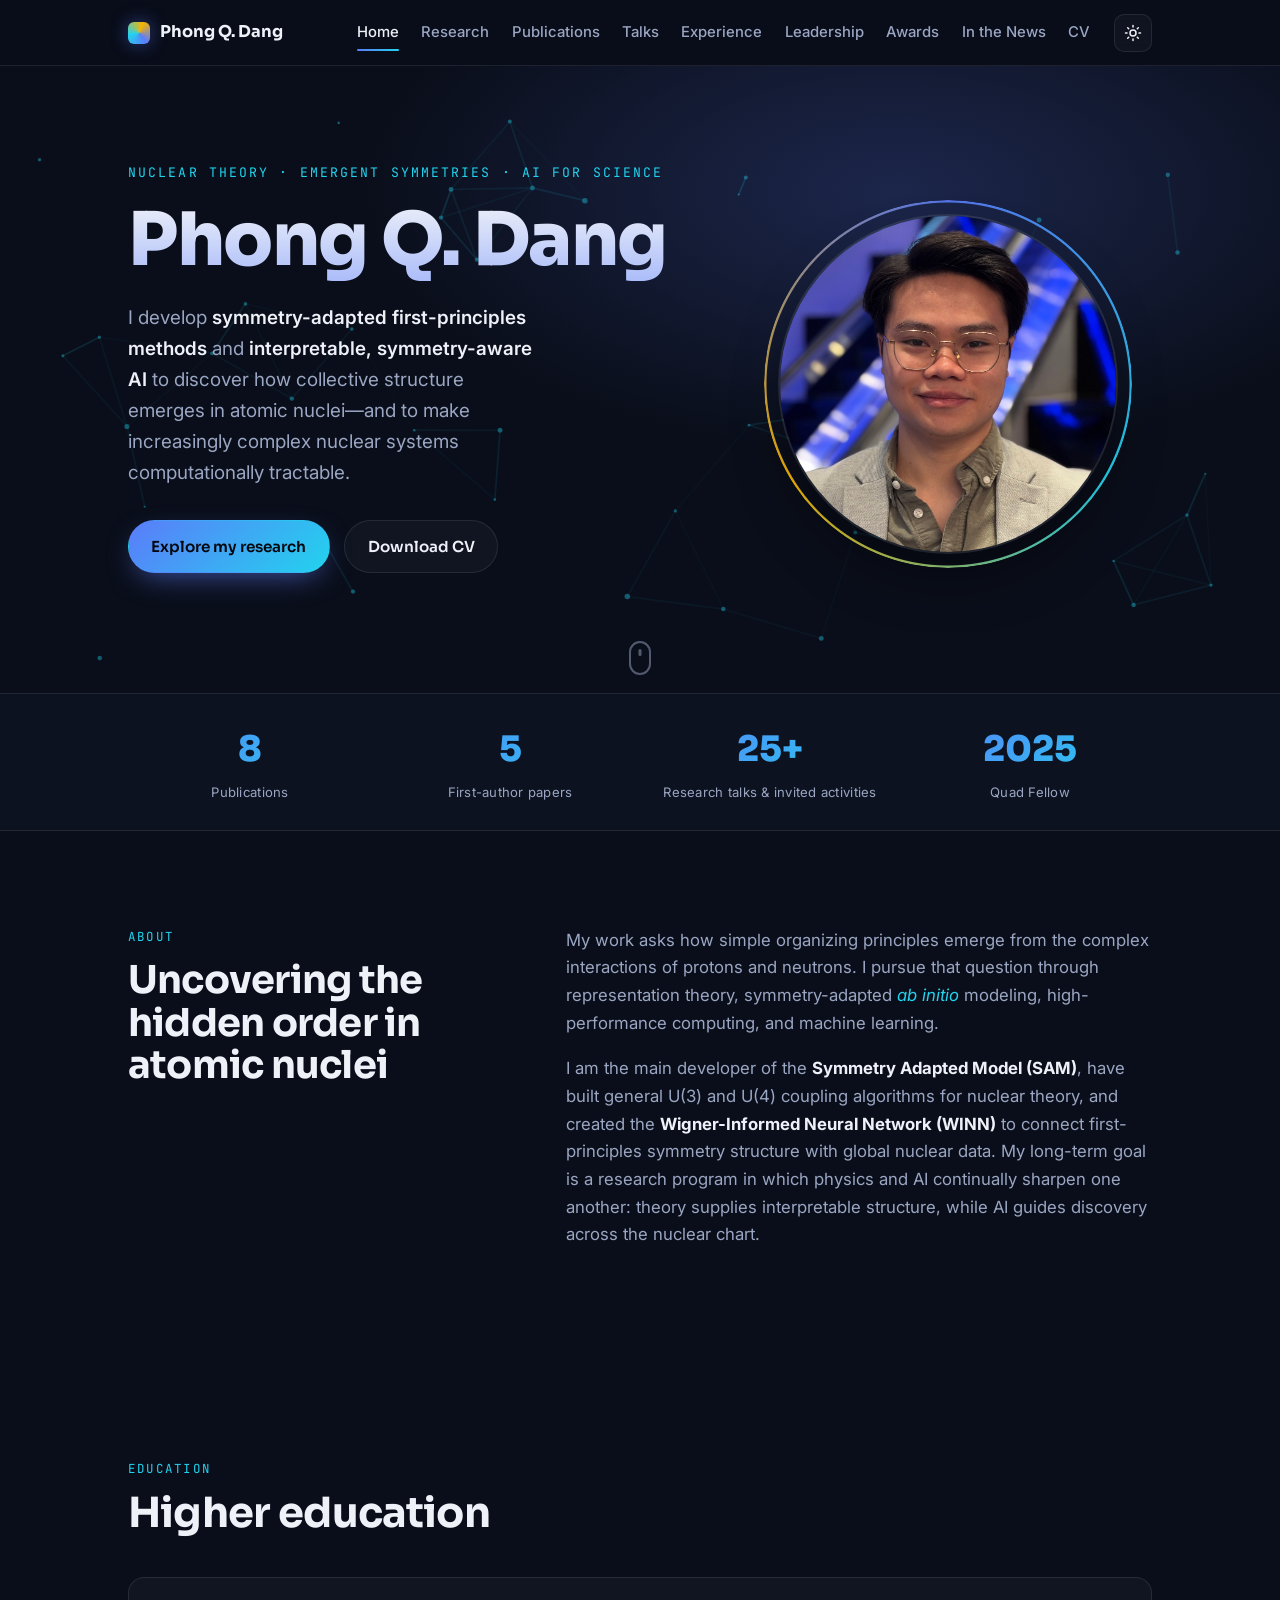
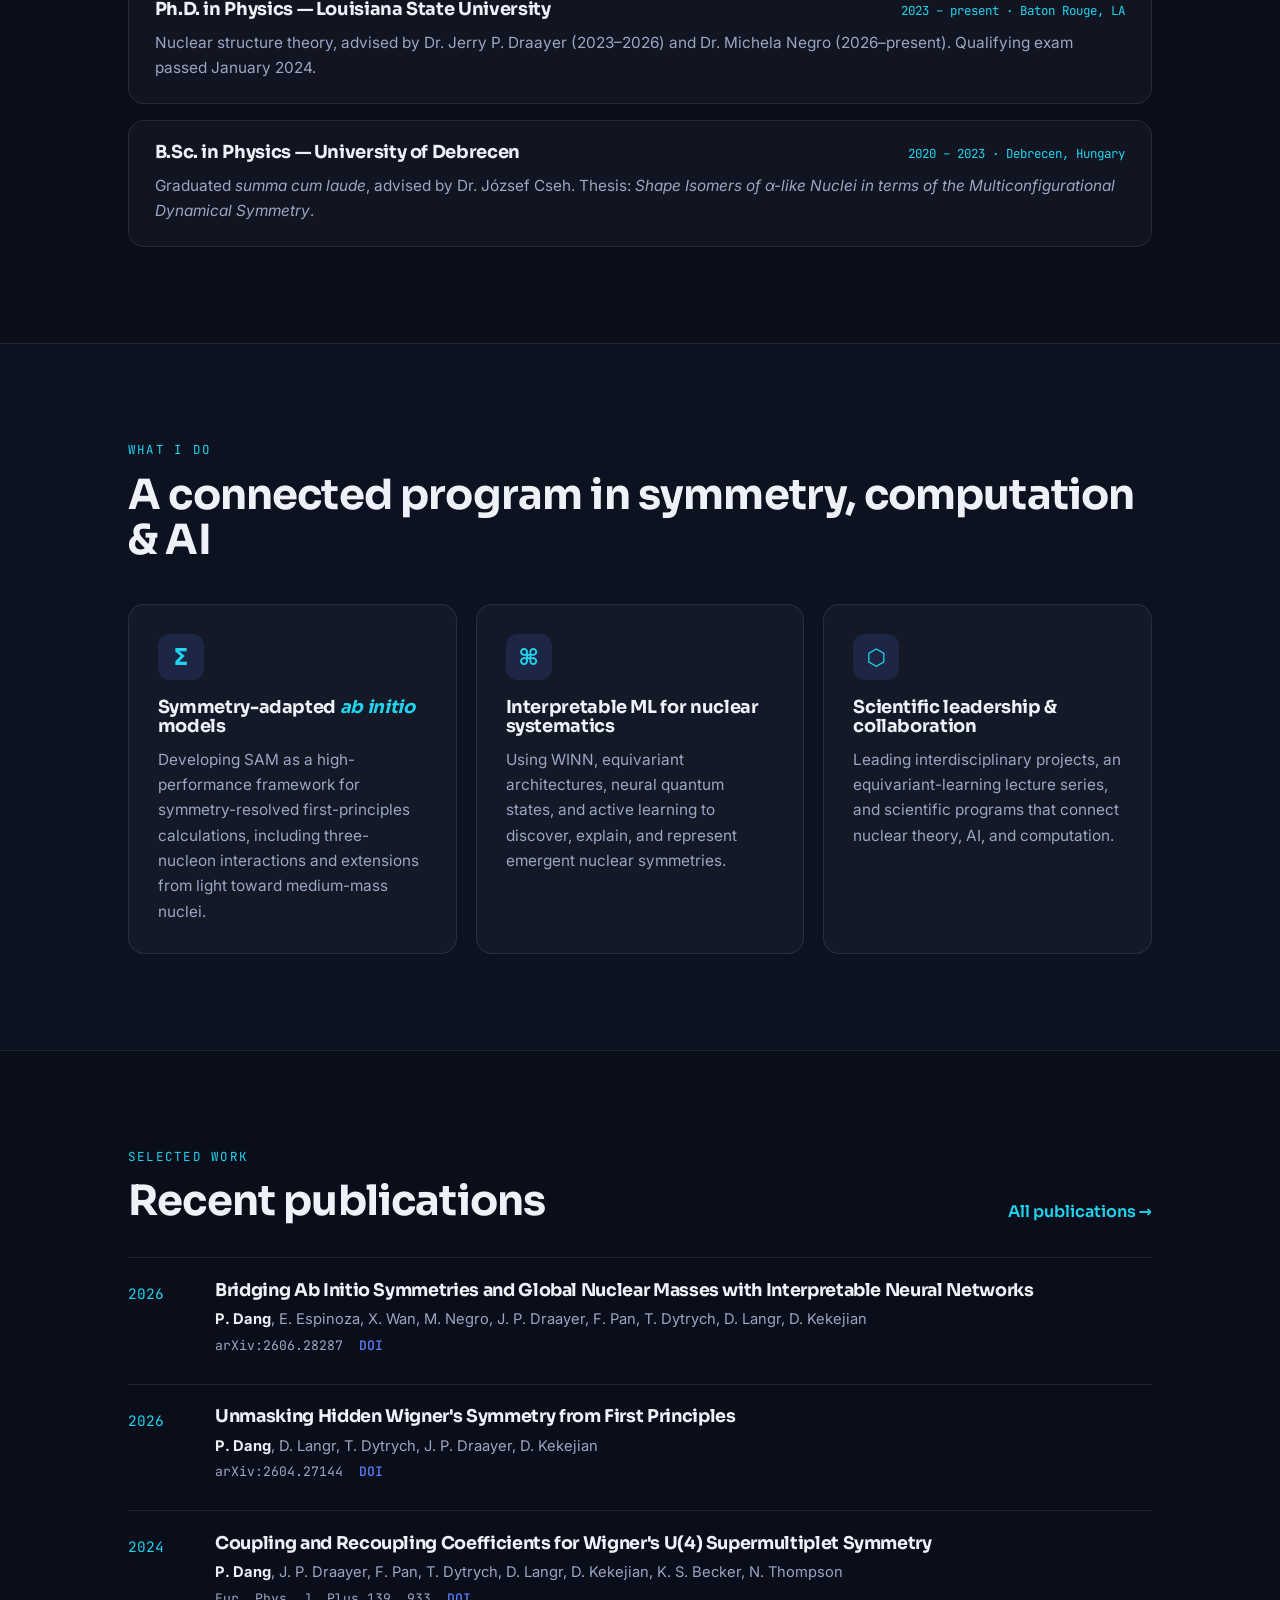
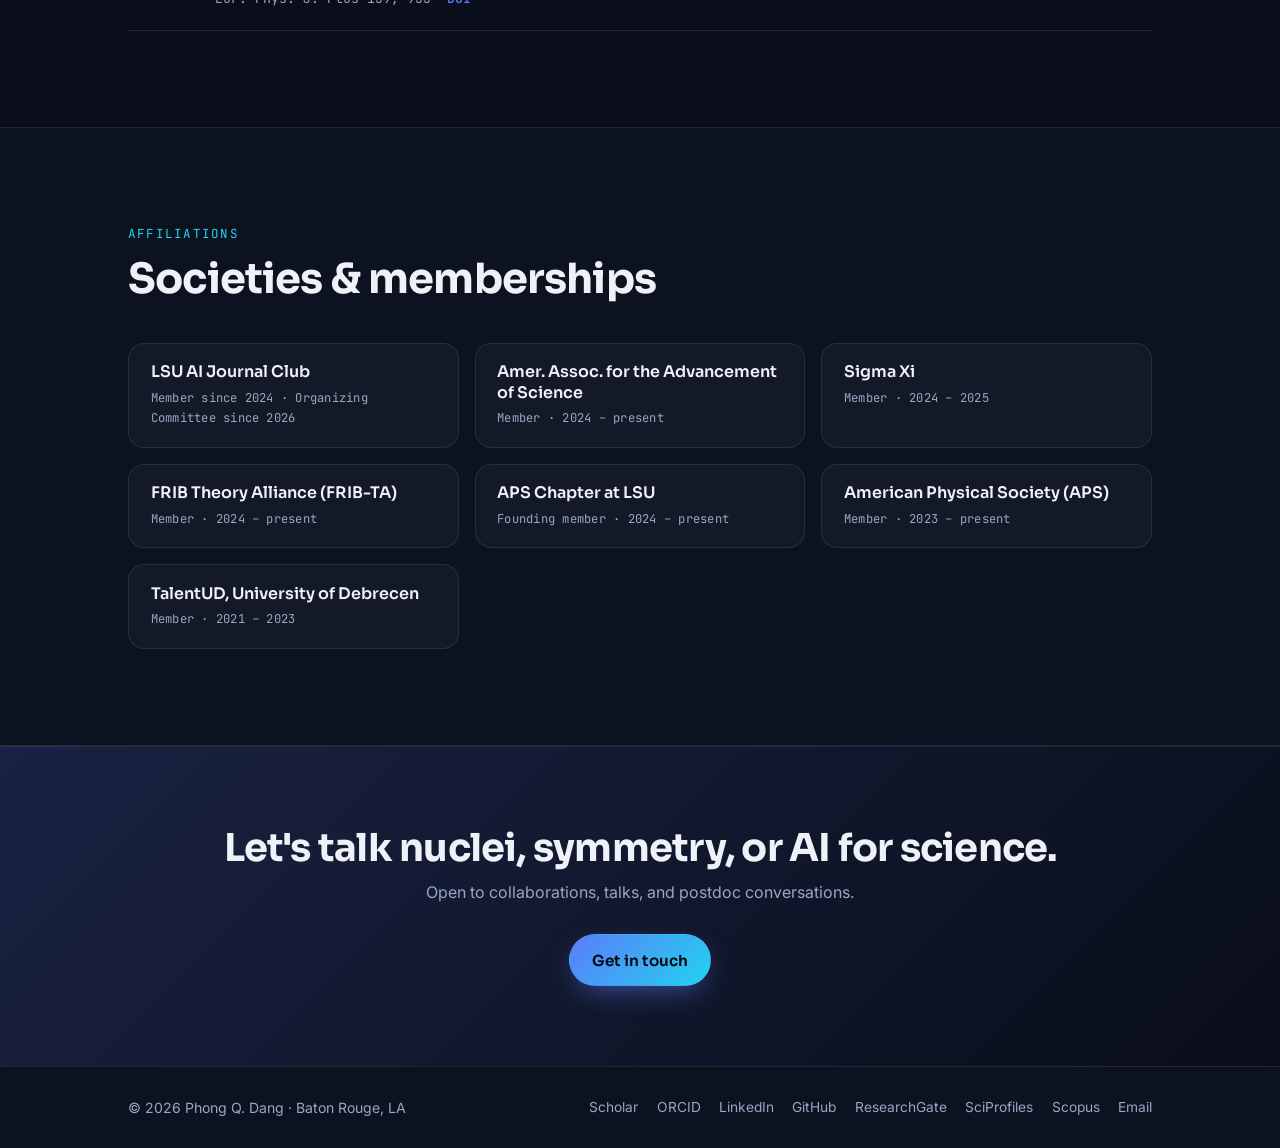
==== commit 51586138: "Fix homepage APS Chapter link" ====
--- a/index.html
+++ b/index.html
@@ -226,7 +226,7 @@
           <span class="affil__name">FRIB Theory Alliance (FRIB-TA)</span>
           <span class="affil__meta">Member · 2024 – present</span>
         </a>
-        <a class="affil" href="https://www.lsu.edu/physics/graduate-programs/aps-chapter/aps-chapter.php" target="_blank" rel="noopener">
+        <a class="affil" href="https://sites.google.com/view/apsatlsu/gallery" target="_blank" rel="noopener">
           <span class="affil__name">APS Chapter at LSU</span>
           <span class="affil__meta">Founding member · 2024 – present</span>
         </a>
